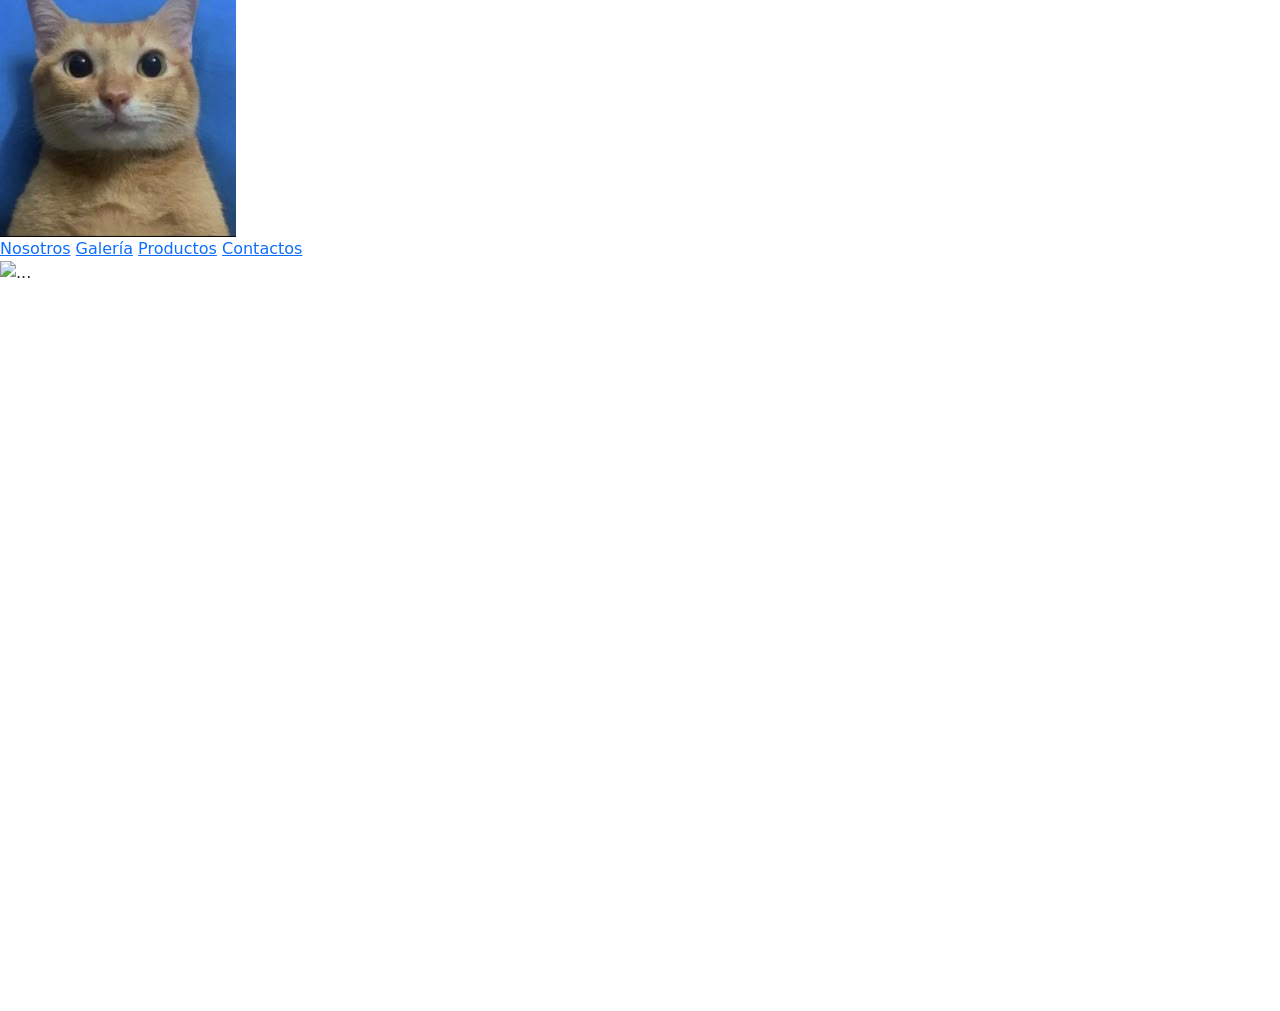
==== index.html @ 120fb2da "GareisVibora" ====
<!doctype html>
<html lang="en" data-bs-theme="light">

<head>
    <title>Title</title>
    <!-- Required meta tags -->
    <meta charset="utf-8" />
    <meta name="viewport" content="width=device-width, initial-scale=1" />

    <!-- Bootstrap CSS v5.3.8 -->
    <link href="https://cdn.jsdelivr.net/npm/bootstrap@5.3.8/dist/css/bootstrap.min.css" rel="stylesheet"
        integrity="sha384-sRIl4kxILFvY47J16cr9ZwB07vP4J8+LH7qKQnuqkuIAvNWLzeN8tE5YBujZqJLB" crossorigin="anonymous" />
</head>

<body>
    <header>
        <!-- place navbar here -->
        <img src="src/srcExtra/Gatos/Gato2.jpg" alt="Logo">
        <nav>
            <a href="">Nosotros</a>
            <a href="">Galería</a>
            <a href="">Productos</a>
            <a href="">Contactos</a>
        </nav>
    </header>
    <section class="intermedio">
        <div id="carouselExampleIndicators" class="carousel slide">
            <div class="carousel-indicators">
                <button type="button" data-bs-target="#carouselExampleIndicators" data-bs-slide-to="0" class="active"
                    aria-current="true" aria-label="Slide 1"></button>
                <button type="button" data-bs-target="#carouselExampleIndicators" data-bs-slide-to="1"
                    aria-label="Slide 2"></button>
                <button type="button" data-bs-target="#carouselExampleIndicators" data-bs-slide-to="2"
                    aria-label="Slide 3"></button>
            </div>
            <div class="carousel-inner">
                <div class="carousel-item active">
                    <img src="SRC/Carrusel/Carrusel3Arryn.png" class="d-block w-100" alt="..."
                        style="width: 100%; height: 750px;">
                </div>
                <div class="carousel-item">
                    <img src="SRC/Carrusel/Carrusel2Arryn.png" class="d-block w-100" alt="..."
                        style="width: 100%; height: 750px;">
                </div>
                <div class="carousel-item">
                    <img src="SRC/Carrusel/CarruselArryn1.jpg" class="d-block w-100" alt="..."
                        style="width: 100%; height: 750px;">
                </div>

                <button class="carousel-control-prev" type="button" data-bs-target="#carouselExampleIndicators"
                    data-bs-slide="prev">
                    <span class="carousel-control-prev-icon" aria-hidden="true"></span>
                    <span class="visually-hidden">Previous</span>
                </button>
                <button class="carousel-control-next" type="button" data-bs-target="#carouselExampleIndicators"
                    data-bs-slide="next">
                    <span class="carousel-control-next-icon" aria-hidden="true"></span>
                    <span class="visually-hidden">Next</span>
                </button>
            </div>
        </div>
    </section>
    <main>

    </main>
    <footer>
        <!-- place footer here -->
        <div class="info">

        </div>
        <div class="redes">

        </div>
        <div class="enlaces">

        </div>
    </footer>
    <!-- Bootstrap JavaScript Bundle (includes Popper) -->
    <script src="https://cdn.jsdelivr.net/npm/bootstrap@5.3.8/dist/js/bootstrap.bundle.min.js"
        integrity="sha384-FKyoEForCGlyvwx9Hj09JcYn3nv7wiPVlz7YYwJrWVcXK/BmnVDxM+D2scQbITxI"
        crossorigin="anonymous"></script>
</body>

</html>
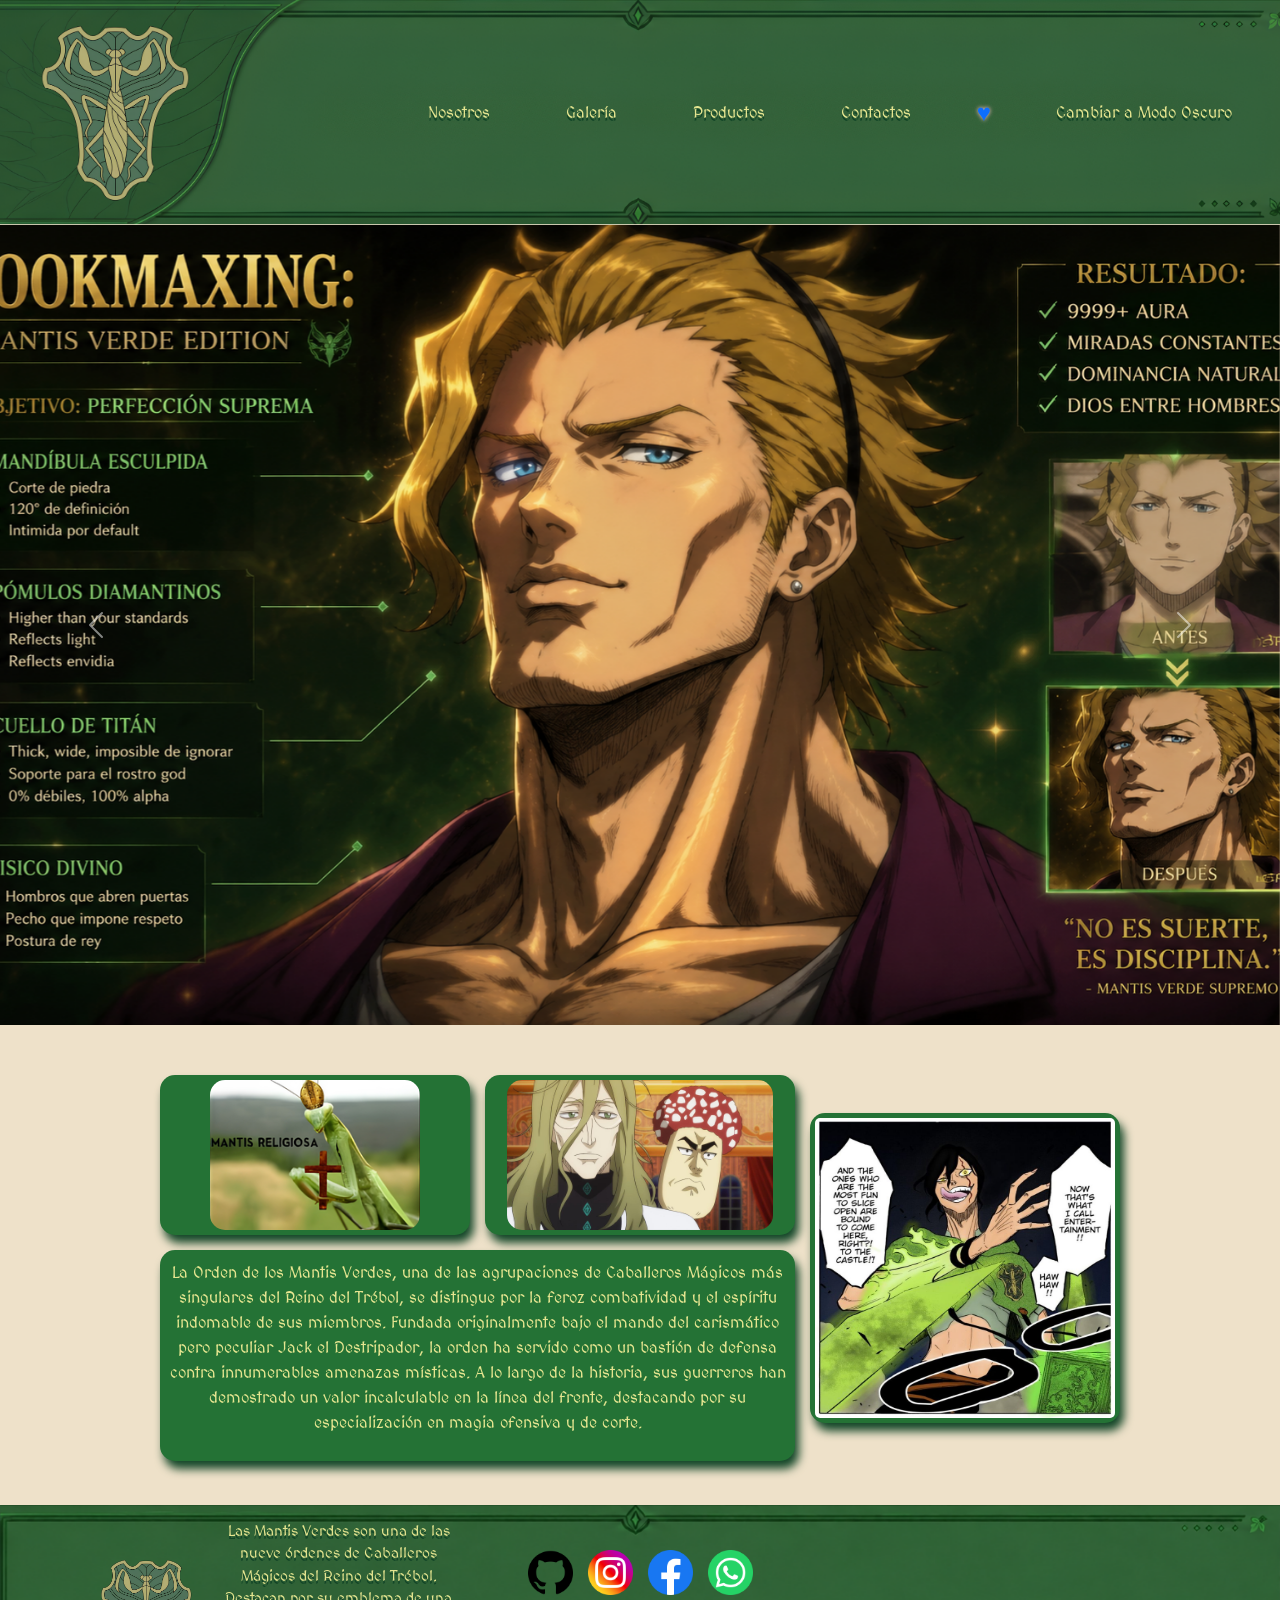
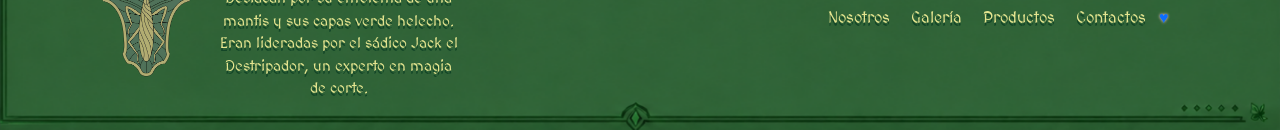
==== commit b5db8020: "MeQuieroMatar♥️♥️♥️" ====
--- a/index.html
+++ b/index.html
@@ -2,7 +2,7 @@
 <html lang="en" data-bs-theme="light">
 
 <head>
-    <title>Title</title>
+    <title>Mantis Verdes</title>
     <!-- Required meta tags -->
     <meta charset="utf-8" />
     <meta name="viewport" content="width=device-width, initial-scale=1" />
@@ -10,72 +10,101 @@
     <!-- Bootstrap CSS v5.3.8 -->
     <link href="https://cdn.jsdelivr.net/npm/bootstrap@5.3.8/dist/css/bootstrap.min.css" rel="stylesheet"
         integrity="sha384-sRIl4kxILFvY47J16cr9ZwB07vP4J8+LH7qKQnuqkuIAvNWLzeN8tE5YBujZqJLB" crossorigin="anonymous" />
+    <link rel="stylesheet" href="css/style.css">
 </head>
 
-<body>
-    <header>
+<body id="cuerpo">
+    <!-- 
+        Verde Principal (Manto): #247235
+        Verde Oscuro (Fondo / Texto): #124527
+        Acento de Espada (Filo Mágico): #E5E590
+        Fondo Claro: #EEE1C9
+        Fondo Oscuro: #000000
+    -->
+    <header class="encabezado" id="encabezado">
         <!-- place navbar here -->
-        <img src="src/srcExtra/Gatos/Gato2.jpg" alt="Logo">
+        <!-- ! LOGO AQUÍ !!!!!! -->
+        <a><img src="src/LogoMantisVerdes.png"></a>
         <nav>
-            <a href="">Nosotros</a>
-            <a href="">Galería</a>
-            <a href="">Productos</a>
-            <a href="">Contactos</a>
+            <a href="" class="Links">Nosotros</a>
+            <a href="" class="Links">Galería</a>
+            <a href="" class="Links">Productos</a>
+            <a href="" class="Links">Contactos</a>
+            <a href="" class="XD">♥️</a>
+            <div class="mOscuro"></div>
         </nav>
     </header>
     <section class="intermedio">
-        <div id="carouselExampleIndicators" class="carousel slide">
-            <div class="carousel-indicators">
-                <button type="button" data-bs-target="#carouselExampleIndicators" data-bs-slide-to="0" class="active"
-                    aria-current="true" aria-label="Slide 1"></button>
-                <button type="button" data-bs-target="#carouselExampleIndicators" data-bs-slide-to="1"
-                    aria-label="Slide 2"></button>
-                <button type="button" data-bs-target="#carouselExampleIndicators" data-bs-slide-to="2"
-                    aria-label="Slide 3"></button>
-            </div>
+        <div id="carouselExample" class="carousel slide">
             <div class="carousel-inner">
                 <div class="carousel-item active">
-                    <img src="SRC/Carrusel/Carrusel3Arryn.png" class="d-block w-100" alt="..."
-                        style="width: 100%; height: 750px;">
+                    <img src="src/carrusel/MVCarrusel2DF.png" class="d-block w-100" alt="...">
                 </div>
                 <div class="carousel-item">
-                    <img src="SRC/Carrusel/Carrusel2Arryn.png" class="d-block w-100" alt="..."
-                        style="width: 100%; height: 750px;">
+                    <img src="src/carrusel/MVCarrusel1DF.jpeg" class="d-block w-100" alt="...">
                 </div>
-                <div class="carousel-item">
-                    <img src="SRC/Carrusel/CarruselArryn1.jpg" class="d-block w-100" alt="..."
-                        style="width: 100%; height: 750px;">
-                </div>
-
-                <button class="carousel-control-prev" type="button" data-bs-target="#carouselExampleIndicators"
-                    data-bs-slide="prev">
-                    <span class="carousel-control-prev-icon" aria-hidden="true"></span>
-                    <span class="visually-hidden">Previous</span>
-                </button>
-                <button class="carousel-control-next" type="button" data-bs-target="#carouselExampleIndicators"
-                    data-bs-slide="next">
-                    <span class="carousel-control-next-icon" aria-hidden="true"></span>
-                    <span class="visually-hidden">Next</span>
-                </button>
             </div>
+            <button class="carousel-control-prev" type="button" data-bs-target="#carouselExample" data-bs-slide="prev">
+                <span class="carousel-control-prev-icon" aria-hidden="true"></span>
+                <span class="visually-hidden">Previous</span>
+            </button>
+            <button class="carousel-control-next" type="button" data-bs-target="#carouselExample" data-bs-slide="next">
+                <span class="carousel-control-next-icon" aria-hidden="true"></span>
+                <span class="visually-hidden">Next</span>
+            </button>
         </div>
     </section>
     <main>
-
+        <div class="cuerpo" id="cuerpoMain">
+            <div class="IZQ">
+                <img src="src/main/Main2DF.png" alt="MantisVerdes">
+            </div>
+            <div class="IZQ2">
+                <img src="src/main/Main3.jpg" alt="MantisVerdes">
+            </div>
+            <div class="CEN">
+                <p>La Orden de los Mantis Verdes, una de las agrupaciones de Caballeros Mágicos más singulares del Reino
+                    del Trébol, se distingue por la feroz combatividad y el espíritu indomable de sus miembros. Fundada
+                    originalmente bajo el mando del carismático pero peculiar Jack el Destripador, la orden ha servido
+                    como un bastión de defensa contra innumerables amenazas místicas. A lo largo de la historia, sus
+                    guerreros han demostrado un valor incalculable en la línea del frente, destacando por su
+                    especialización en magia ofensiva y de corte.</p>
+            </div>
+            <div class="DER"><img src="src/main/Main1.jpg" alt="MantisVerdes"></div>
+        </div>
     </main>
-    <footer>
+    <footer class="píeDePágina" id="Pie">
         <!-- place footer here -->
         <div class="info">
-
+            <!-- ! LOGO AQUÍ !!!!!! -->
+            <img src="src/LogoMantisVerdes.png" alt="Logo">
+            <p>Las Mantis Verdes son una de las nueve órdenes de Caballeros Mágicos del Reino del Trébol. Destacan por
+                su emblema de una mantis y sus capas verde helecho. Eran lideradas por el sádico Jack el Destripador, un
+                experto en magia de corte.</p>
         </div>
         <div class="redes">
-
+            <div>
+                <a href="https://github.com"><img src="src/srcExtra/github.png" alt="Github"></a>
+                <a href="https://Instagram.com"><img src="src/srcExtra/Instagram.png" alt="Instagram"></a>
+                <a href="https://Facebook.com"><img src="src/srcExtra/Facebook.png" alt="Facebook"></a>
+                <a href="https://Whatsapp.com"><img src="src/srcExtra/Whatsapp.png" alt="Whatsapp"></a>
+            </div>
+            <iframe
+                src="https://www.google.com/maps/embed?pb=!1m18!1m12!1m3!1d202.97248559981958!2d139.70182193302185!3d35.515162321334145!2m3!1f0!2f0!3f0!3m2!1i1024!2i768!4f13.1!3m3!1m2!1s0x601860b28f7acc3b%3A0x8e33ea7f7a05ea67!2sLawson!5e0!3m2!1ses-419!2sar!4v1780170255168!5m2!1ses-419!2sar"
+                width="250" height="70" style="border:0;" allowfullscreen="" loading="lazy"
+                referrerpolicy="no-referrer-when-downgrade">
+            </iframe>
         </div>
         <div class="enlaces">
-
+            <a href="" class="Links">Nosotros</a>
+            <a href="" class="Links">Galería</a>
+            <a href="" class="Links">Productos</a>
+            <a href="" class="Links">Contactos</a>
+            <a href="" class="XD">♥️</a>
         </div>
     </footer>
     <!-- Bootstrap JavaScript Bundle (includes Popper) -->
+    <script type="module" src="script/main.js"></script>
     <script src="https://cdn.jsdelivr.net/npm/bootstrap@5.3.8/dist/js/bootstrap.bundle.min.js"
         integrity="sha384-FKyoEForCGlyvwx9Hj09JcYn3nv7wiPVlz7YYwJrWVcXK/BmnVDxM+D2scQbITxI"
         crossorigin="anonymous"></script>
--- a/css/style.css
+++ b/css/style.css
@@ -0,0 +1,304 @@
+@import url('https://fonts.googleapis.com/css2?family=Cinzel+Decorative:wght@400;700;900&family=Macondo&family=MedievalSharp&display=swap');
+
+body {
+    margin: 0;
+    padding: 0;
+    box-sizing: border-box;
+    background-color: #EEE1C9;
+    font-family: "MedievalSharp", cursive;
+    font-weight: 400;
+    font-style: normal;
+}
+
+.modoOscuro {
+    background-color: #000000;
+}
+
+/* // HEADER */
+
+.encabezado {
+    display: flex;
+    justify-content: space-between;
+    align-items: center;
+    height: 225px;
+    padding: 40px;
+    background-image: url("../src/Header/HeaderClaro.png");
+    background-size: cover;
+    background-position: center;
+    background-repeat: no-repeat;
+}
+
+.encabezado nav {
+    display: flex;
+    align-items: center;
+    gap: 60px;
+}
+
+.XD {
+    background-color: transparent !important;
+    padding: 0px !important;
+    transform: scale(1.5);
+    filter: drop-shadow(0px 0px 1.5px pink);
+    transition: 0.4s ease-in-out;
+}
+
+.XD:hover {
+    filter: drop-shadow(0px -20px 0.01px pink) brightness(1.5);
+}
+
+.encabezado nav a {
+    text-decoration: none;
+}
+
+.Links {
+    color: #E5E590;
+    padding: 3px 8px;
+    border-radius: 10px;
+    filter: drop-shadow(0px 3px 0.01px #124527);
+    transition: 0.4s ease-in-out;
+    background-color: transparent;
+    border: transparent;
+
+}
+
+.Links:hover {
+    filter: drop-shadow(0px -15px 0.01px #E5E590);
+    color: #124527;
+}
+
+.encabezado a img {
+    width: 150px;
+    height: 180px;
+    transition: 0.6s ease-in-out;
+}
+
+.encabezado a img:hover {
+    transform: scale(0.95);
+    filter: drop-shadow(0px 0px 5px black);
+}
+
+/* ! MODO OSCURO HEADER */
+
+.encabezadoO {
+    display: flex;
+    justify-content: space-between;
+    align-items: center;
+    height: 225px;
+    padding: 40px;
+    background-image: url("../src/Header/HeaderOscuro.png");
+    background-size: cover;
+    background-position: center;
+    background-repeat: no-repeat;
+}
+
+.encabezadoO .Links {
+    filter: drop-shadow(0px 3px 0.01px #247235) brightness(1.1);
+    color: #E5E590;
+}
+
+.encabezadoO .Links:hover {
+    filter: drop-shadow(0px -15px 0.01px #E5E590) brightness(1.1);
+    color: #247235;
+}
+
+/* TODO CARROUSEL */
+
+.carousel-item img {
+    height: 800px;
+    object-fit: cover;
+}
+
+/* - MAIN */
+.IZQ {
+    grid-area: item1;
+}
+
+.IZQ2 {
+    grid-area: item4;
+}
+
+.CEN {
+    grid-area: item2;
+    height: 100%;
+    display: flex;
+    align-items: center;
+    text-align: center;
+    filter: drop-shadow(1px 3px 5px #124527);
+}
+
+.CEN p {
+    padding: 5px;
+    line-height: 25px;
+    color: #E5E590;
+    animation: letras 10s ease-in-out infinite alternate;
+}
+
+@keyframes letras {
+    from {
+        filter: drop-shadow(0px 1px 0.1px #124527);
+        color: #E5E590;
+    }
+
+    to {
+        filter: drop-shadow(0px -10px 0.1px #E5E590);
+        color: #124527;
+    }
+}
+
+.DER {
+    grid-area: item3;
+}
+
+.cuerpo {
+    width: 75%;
+    height: 380px;
+    margin: 50px auto;
+    display: grid;
+    border-radius: 15px;
+    grid-template-areas:
+        "item1 item4 item3"
+        "item2 item2 item3";
+    align-items: center;
+    justify-content: center;
+    grid-template-columns: repeat(3, 1fr);
+    gap: 15px;
+}
+
+.cuerpo div {
+    filter: drop-shadow(4px 8px 5px #124527);
+    padding: 5px 0px;
+    border-radius: 15px;
+    background-color: #247235;
+    text-align: center;
+}
+
+.IZQ img,
+.IZQ2 img {
+    height: 150px;
+    object-fit: contain;
+    border-radius: 15px;
+}
+
+.DER img {
+    border-radius: 5px;
+    width: 300px;
+    height: 300px;
+}
+
+/* ! MODO OSCURO MAIN */
+
+.CuerpoO div {
+    background-color: #124527;
+    filter: drop-shadow(4px 8px 5px #247235);
+}
+
+.CuerpoO .CEN {
+    filter: drop-shadow(1px 3px 5px #247235);
+}
+
+.CuerpoO .CEN p {
+    padding: 5px;
+    line-height: 25px;
+    color: #E5E590;
+    animation: letrasO 10s ease-in-out infinite alternate;
+}
+
+@keyframes letrasO {
+    from {
+        filter: drop-shadow(0px 1px 0.1px #247235);
+        color: #E5E590;
+    }
+
+    to {
+        filter: drop-shadow(0px -10px 0.1px #E5E590);
+        color: #247235;
+    }
+}
+
+/* SECCIÓN FOOTER */
+
+.píeDePágina {
+    display: flex;
+    justify-content: center;
+    align-items: center;
+    height: 225px;
+    padding: 40px;
+    background-image: url("../src/Footer/Footer1.png");
+    background-size: cover;
+    background-position: center;
+    background-repeat: no-repeat;
+}
+
+.info {
+    width: 30%;
+    display: flex;
+    justify-content: center;
+    align-items: center;
+    gap: 25px;
+}
+
+.info img {
+    height: 120px;
+    width: 95px;
+}
+
+.info p {
+    text-align: center;
+    font-size: 15px;
+    color: #E5E590;
+    filter: drop-shadow(0px 3px 0.01px #124527);
+}
+
+.redes {
+    width: 30%;
+    display: flex;
+    flex-direction: column;
+    justify-content: center;
+    gap: 20px;
+}
+
+.redes iframe {
+    border-radius: 15px;
+    margin: auto;
+}
+
+.redes div {
+    display: flex;   
+    justify-content: center;
+    align-items: center;
+    gap: 15px;
+}
+
+.redes div a img {
+    height: 45px;
+    width: 45px;
+    transition: 0.3s ease-in-out;
+}
+
+.redes div a img:hover {
+    filter: drop-shadow(3px 3px 4px black) invert();
+    transform: scale(1.1);
+
+}
+
+.enlaces {
+    width: 30%;
+}
+
+.enlaces a {
+    text-decoration: none;
+}
+
+/* ° MODO OSCURO PÍE DE PÁGINA */
+
+.PioO {
+    display: flex;
+    justify-content: center;
+    align-items: center;
+    height: 225px;
+    padding: 40px;
+    background-image: url("../src/Footer/Footer2.png");
+    background-size: cover;
+    background-position: center;
+    background-repeat: no-repeat;
+}
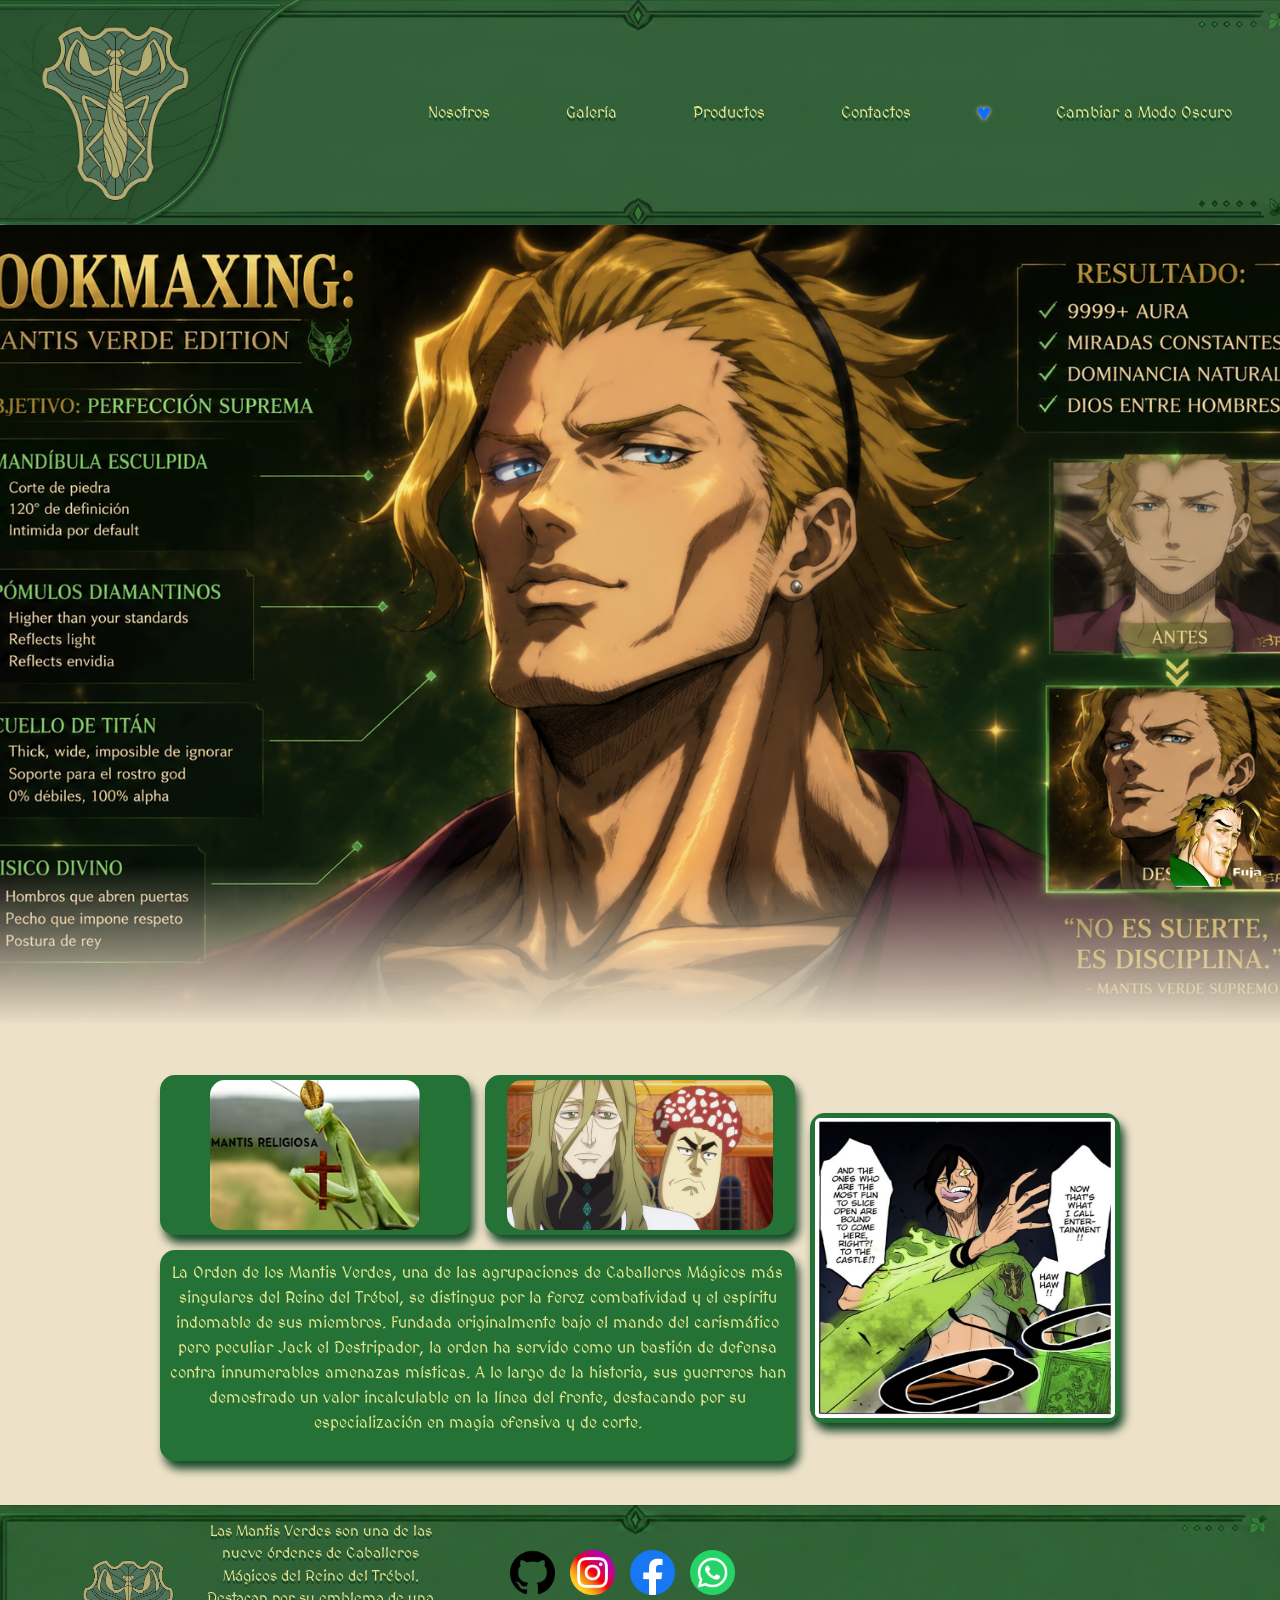
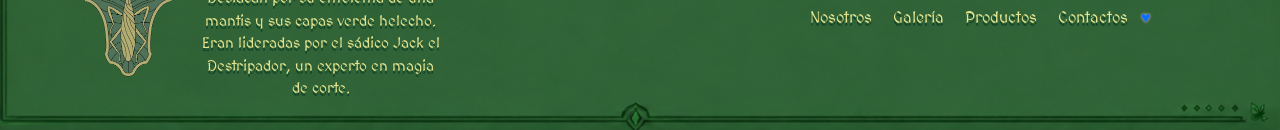
==== commit a39d5fa2: "FUJAAAA!!!!!!!" ====
--- a/index.html
+++ b/index.html
@@ -26,11 +26,11 @@
         <!-- ! LOGO AQUÍ !!!!!! -->
         <a><img src="src/LogoMantisVerdes.png"></a>
         <nav>
-            <a href="" class="Links">Nosotros</a>
-            <a href="" class="Links">Galería</a>
-            <a href="" class="Links">Productos</a>
-            <a href="" class="Links">Contactos</a>
-            <a href="" class="XD">♥️</a>
+            <a href="pages/nosotros.html" class="Links">Nosotros</a>
+            <a href="pages/Galería.html" class="Links">Galería</a>
+            <a href="pages/Productos.html" class="Links">Productos</a>
+            <a href="pages/Contactos.html" class="Links">Contactos</a>
+            <a href="pages/EasterEgg.html" class="XD">♥️</a>
             <div class="mOscuro"></div>
         </nav>
     </header>
@@ -44,14 +44,7 @@
                     <img src="src/carrusel/MVCarrusel1DF.jpeg" class="d-block w-100" alt="...">
                 </div>
             </div>
-            <button class="carousel-control-prev" type="button" data-bs-target="#carouselExample" data-bs-slide="prev">
-                <span class="carousel-control-prev-icon" aria-hidden="true"></span>
-                <span class="visually-hidden">Previous</span>
-            </button>
-            <button class="carousel-control-next" type="button" data-bs-target="#carouselExample" data-bs-slide="next">
-                <span class="carousel-control-next-icon" aria-hidden="true"></span>
-                <span class="visually-hidden">Next</span>
-            </button>
+            
         </div>
     </section>
     <main>
@@ -72,6 +65,8 @@
             </div>
             <div class="DER"><img src="src/main/Main1.jpg" alt="MantisVerdes"></div>
         </div>
+        <a href="#" class="SubirArriba" onclick="subir()"><img src="src/Productos/Producto7Extra.png" alt=""></a>
+        <audio src="src/FUJA.mp3" id="FUJA"></audio>
     </main>
     <footer class="píeDePágina" id="Pie">
         <!-- place footer here -->
@@ -96,11 +91,11 @@
             </iframe>
         </div>
         <div class="enlaces">
-            <a href="" class="Links">Nosotros</a>
-            <a href="" class="Links">Galería</a>
-            <a href="" class="Links">Productos</a>
-            <a href="" class="Links">Contactos</a>
-            <a href="" class="XD">♥️</a>
+            <a href="pages/nosotros.html" class="Links">Nosotros</a>
+            <a href="pages/Galería.html" class="Links">Galería</a>
+            <a href="pages/Productos.html" class="Links">Productos</a>
+            <a href="pages/Contactos.html" class="Links">Contactos</a>
+            <a href="pages/EasterEgg.html" class="XD">♥️</a>
         </div>
     </footer>
     <!-- Bootstrap JavaScript Bundle (includes Popper) -->
--- a/css/style.css
+++ b/css/style.css
@@ -1,4 +1,8 @@
 @import url('https://fonts.googleapis.com/css2?family=Cinzel+Decorative:wght@400;700;900&family=Macondo&family=MedievalSharp&display=swap');
+
+html {
+    scroll-behavior: smooth;
+}
 
 body {
     margin: 0;
@@ -26,6 +30,7 @@
     background-size: cover;
     background-position: center;
     background-repeat: no-repeat;
+    filter: drop-shadow(0px 5px 5px #124527);
 }
 
 .encabezado nav {
@@ -39,7 +44,7 @@
     padding: 0px !important;
     transform: scale(1.5);
     filter: drop-shadow(0px 0px 1.5px pink);
-    transition: 0.4s ease-in-out;
+    transition: 0.2s ease-in-out;
 }
 
 .XD:hover {
@@ -55,7 +60,7 @@
     padding: 3px 8px;
     border-radius: 10px;
     filter: drop-shadow(0px 3px 0.01px #124527);
-    transition: 0.4s ease-in-out;
+    transition: 0.2s ease-in-out;
     background-color: transparent;
     border: transparent;
 
@@ -104,11 +109,18 @@
 /* TODO CARROUSEL */
 
 .carousel-item img {
+    mask-image: linear-gradient();
+    -webkit-mask-image: linear-gradient(to bottom, black 80%, transparent 100%);
     height: 800px;
     object-fit: cover;
 }
 
 /* - MAIN */
+
+main {
+    overflow-x: hidden;
+}
+
 .IZQ {
     grid-area: item1;
 }
@@ -263,7 +275,7 @@
 }
 
 .redes div {
-    display: flex;   
+    display: flex;
     justify-content: center;
     align-items: center;
     gap: 15px;
@@ -282,7 +294,7 @@
 }
 
 .enlaces {
-    width: 30%;
+    width: 33%;
 }
 
 .enlaces a {
@@ -301,4 +313,479 @@
     background-size: cover;
     background-position: center;
     background-repeat: no-repeat;
+}
+
+/* TODO NOSOTROS */
+
+.Foo-hah {
+    display: flex;
+    margin: 30px 0px;
+    align-items: center;
+    justify-content: center;
+    width: 100%;
+    height: 300px;
+
+}
+
+.catchphrase {
+    transform: translateX(600px);
+    font-size: 45px;
+    color: #000000;
+    display: flex;
+    animation: FOO 5s infinite linear;
+}
+
+.catchphrase p {
+    width: 200px;
+}
+
+.f2 {
+    transform: translateX(1200px);
+}
+
+.catchphrase p::-webkit-scrollbar {
+    display: none;
+}
+
+.sekke {
+    background-color: #EEE1C9;
+    width: 200px;
+    transform: translateX(400px);
+}
+
+.sekke img {
+    height: 300px;
+}
+
+.foohaO {
+    background-color: #000000 !important;
+    width: 200px;
+    transform: translateX(400px);
+}
+
+.foohatextO {
+    transform: translateX(600px);
+    font-size: 45px;
+    color: #E5E590;
+    display: flex;
+    animation: FOO 5s infinite linear;
+}
+
+@keyframes FOO {
+    from {
+        transform: translateX(600px);
+    }
+
+    to {
+        transform: translateX(-800px);
+    }
+}
+
+.accordion-collapse {
+    display: flex;
+    justify-content: space-between;
+}
+
+.accordion-body {
+    width: 80%;
+}
+
+.accordion-collapse img {
+    width: 20%;
+    object-fit: cover;
+}
+
+.accordion-item {
+    background-color: #247235;
+    color: #E5E590;
+}
+
+.accordion-button {
+    background-color: #124527;
+    color: #E5E590;
+}
+
+/* ! SECCIÓN GALERÍA */
+
+.item1 {
+    grid-area: item1;
+}
+
+.item2 {
+    grid-area: item2;
+}
+
+.item3 {
+    grid-area: item3;
+}
+
+.item4 {
+    grid-area: item4;
+}
+
+.item5 {
+    grid-area: item5;
+}
+
+.item6 {
+    grid-area: item6;
+}
+
+.galeria {
+    margin: 30px auto;
+    margin-bottom: 120px;
+    width: 100%;
+    height: 700px;
+    display: grid;
+    grid-template-areas:
+        "item1 item1 item5 item5"
+        "item1 item1 item5 item5"
+        "item4 item4 item2 item6";
+    grid-template-columns: repeat(4, 1fr);
+    grid-template-rows: repeat(3, 200px);
+    gap: 25px;
+    padding: 5%;
+}
+
+.galeria img,
+.galeria video {
+    width: 100%;
+    height: 100%;
+    border-radius: 15px;
+    object-fit: cover;
+}
+
+.galeria img:hover,
+.galeria video:hover {
+    transition: 0.3s ease-in-out;
+    transform: scale(1.02);
+    filter: drop-shadow(15px 15px 20px #E5E590);
+}
+
+/* ? SECCIÓN PRODUCTOS */
+
+.contenedor {
+    display: flex;
+    justify-content: center;
+    align-items: center;
+    flex-wrap: wrap;
+    width: 100%;
+    margin: 50px auto;
+    gap: 40px;
+}
+
+.Tarjeta {
+    display: flex;
+    flex-direction: column;
+    justify-content: space-between;
+    padding: 50px 0px;
+    align-items: center;
+    width: 300px;
+    height: 900px;
+    background-image: url("../src/Productos/TarjetaClaro.png");
+    background-position: center;
+    background-size: contain;
+    background-repeat: no-repeat;
+    color: #124527;
+    font-weight: bold;
+    transition: 0.1s ease-in-out;
+    filter: drop-shadow(0px 0px 3px black);
+    text-align: center;
+}
+
+.Tarjeta h1 {
+    font-size: 35px;
+    width: 95%;
+    height: 100px;
+}
+
+.Tarjeta:hover {
+    filter: drop-shadow(0px 0px 15px black) brightness(1.1);
+    transform: scale(1.02);
+}
+
+.Tarjeta img {
+    width: 80%;
+}
+
+.Tarjeta p {
+    color: #247235;
+    margin-bottom: 200px;
+}
+
+.Tarjeta-footer {
+    display: flex;
+    width: 85%;
+    align-items: center;
+    justify-content: space-between;
+}
+
+.Tarjeta-footer button {
+    background-color: transparent;
+    border: transparent;
+    color: #124527;
+    font-weight: bold;
+}
+
+.CoranzonDeLosHuevos {
+    padding-right: 25px;
+    transform: scale(1.6);
+    transition: 0.3s ease-in-out;
+}
+
+.CoranzonDeLosHuevos:hover {
+    transform: scale(1.8) translateY(-5px);
+    filter: invert() drop-shadow(7px -7px 1px red);
+}
+
+.Agregar-Carro {
+    transition: 0.3s ease-in-out;
+
+}
+
+.Agregar-Carro:hover {
+    filter: drop-shadow(0px -20px 0.01px #247235);
+    color: #E5E590;
+}
+
+.sistemaFiltrado {
+    display: grid;
+    width: 100%;
+    margin: 25px auto;
+    grid-template-areas:
+        "item1 item1 item2 item2";
+    grid-template-columns: repeat(4, 1fr);
+    padding: 5%;
+    gap: 90px;
+}
+
+.filtradoNombre {
+    grid-area: item1;
+    background-image: url(../src/Footer/Footer1.png);
+    background-position: center;
+    background-size: cover;
+    background-repeat: no-repeat;
+    height: 125px;
+    display: flex;
+    justify-content: center;
+    align-items: center;
+    border-left: 5px solid #124527;
+    border-right: 5px solid #124527;
+    border-radius: 15px;
+    gap: 40px;
+    color: #E5E590;
+    filter: drop-shadow(0px 10px 10px #124527);
+    transition: 0.3s ease-in-out;
+}
+
+.filtradoNombre label {
+    filter: drop-shadow(0px 4px 0.01px #124527);
+}
+
+.filtradoNombre input {
+    background-color: #EEE1C9;
+    border: transparent;
+    border-radius: 15px;
+    filter: drop-shadow(0px 5px 5px #124527);
+    transition: 0.3s ease-in-out;
+    text-align: center;
+}
+
+.filtradoNombre input:hover {
+    transform: scale(1.01);
+    filter: drop-shadow(0px 10px 3px #124527);
+}
+
+.filtradoNombre:hover {
+    transform: scale(1.01);
+    filter: drop-shadow(0px 15px 10px #124527);
+}
+
+.FiltradoLogo {
+    grid-area: item2;
+    background-image: url(../src/Footer/Footer1.png);
+    background-position: center;
+    background-size: cover;
+    background-repeat: no-repeat;
+    height: 125px;
+    display: flex;
+    justify-content: center;
+    align-items: center;
+    border-left: 5px solid #124527;
+    border-right: 5px solid #124527;
+    border-radius: 15px;
+    gap: 10px;
+    color: #E5E590;
+    filter: drop-shadow(0px 10px 10px #124527);
+    transition: 0.3s ease-in-out;
+
+}
+
+.botonesFiltrado,
+.botonesFiltrado1,
+.botonesFiltrado2,
+.botonesFiltrado3 {
+    background-color: transparent;
+    border: transparent;
+    background-size: contain;
+    background-repeat: no-repeat;
+    background-position: center;
+    height: 110px;
+    width: 110px;
+    filter: drop-shadow(0px 0px 5px black);
+    object-fit: cover;
+    transition: 0.1s ease-in-out;
+}
+
+
+.botonesFiltrado:hover,
+.botonesFiltrado1:hover,
+.botonesFiltrado2:hover,
+.botonesFiltrado3:hover {
+    transform: scale(1.1);
+    filter: drop-shadow(0px 0px 10px #E5E590);
+}
+
+/* ! MODO OSCURO PRODUCTOS */
+
+.sistemaFiltradoO .filtradoNombre {
+    grid-area: item1;
+    background-image: url(../src/Footer/Footer2.png);
+    background-position: center;
+    background-size: cover;
+    background-repeat: no-repeat;
+    height: 125px;
+    display: flex;
+    justify-content: center;
+    align-items: center;
+    border-left: 5px solid #247235;
+    border-right: 5px solid #247235;
+    border-radius: 15px;
+    gap: 40px;
+    color: #E5E590;
+    filter: drop-shadow(0px 10px 10px #124527);
+    transition: 0.3s ease-in-out;
+}
+
+.sistemaFiltradoO .FiltradoLogo {
+    grid-area: item2;
+    background-image: url(../src/Footer/Footer2.png);
+    background-position: center;
+    background-size: cover;
+    background-repeat: no-repeat;
+    height: 125px;
+    display: flex;
+    justify-content: center;
+    align-items: center;
+    border-left: 5px solid #247235;
+    border-right: 5px solid #247235;
+    border-radius: 15px;
+    gap: 10px;
+    color: #E5E590;
+    filter: drop-shadow(0px 10px 10px #124527);
+    transition: 0.3s ease-in-out;
+}
+
+.sistemaFiltradoO .FiltradoLogo .botonesFiltrado1 {
+    background-image: url(../src/Productos/BotonRopaO.png) !important;
+}
+
+.sistemaFiltradoO .FiltradoLogo .botonesFiltrado2 {
+    background-image: url(../src/Productos/BotonFKO.png) !important;
+}
+
+.sistemaFiltradoO .FiltradoLogo .botonesFiltrado3 {
+    background-image: url(../src/Productos/BotonLibroO.png) !important;
+}
+
+.TarjetaO {
+    display: flex;
+    flex-direction: column;
+    justify-content: space-between;
+    padding: 50px 0px;
+    align-items: center;
+    width: 300px;
+    height: 900px;
+    background-image: url("../src/Productos/TarjetaOscuro.png");
+    background-position: center;
+    background-size: contain;
+    background-repeat: no-repeat;
+    color: #E5E590;
+    font-weight: bold;
+    transition: 0.1s ease-in-out;
+    filter: drop-shadow(0px 0px 3px #E5E590);
+    text-align: center;
+}
+
+.TarjetaO:hover {
+    filter: drop-shadow(0px 0px 15px #E5E590);
+}
+
+/* TODO SECCIÓN CONTACTOS */
+
+.contenedor_formulario {
+    background-color: #247235;
+    border-radius: 15px;
+    display: flex;
+    height: 500px;
+    width: 800px;
+    margin: 50px auto;
+    justify-content: center;
+    transition: 0.3s ease-in-out;
+}
+
+.contenedor_formulario:hover {
+    transform: scale(1.015);
+
+}
+
+
+
+.contenedor_formulario img {
+    width: 50%;
+    border-radius: 15px 0px 0px 15px;
+    border-right: 10px solid #EEE1C9;
+}
+
+.contenedor_formulario form {
+    width: 50%;
+    padding: 15px;
+    display: flex;
+    flex-direction: column;
+    text-align: center;
+    justify-content: center;
+    gap: 20px;
+}
+
+.contenedor_formulario input,
+.contenedor_formulario textarea {
+    background-color: #124527;
+    border: transparent;
+    padding: 5px;
+    border-radius: 15px;
+    color: #E5E590;
+}
+
+/* - ULTIMO GRAN ENEMIGO (LA COSA PARA SUBIR) */
+
+.SubirArriba {
+    position: fixed;
+    background-color: transparent;
+    bottom: 10px;
+    right: 10px;
+    border: transparent;
+}
+
+.SubirArriba img {
+    object-fit: cover;
+    height: 100px;
+    width: 100px;
+    border-radius: 15px;
+    transition: 0.2s ease-in-out;
+    
+}
+
+.SubirArriba img:hover {
+    transform: scale(1.05);
+    filter: drop-shadow(0px 0px 5px #E5E590);
 }
